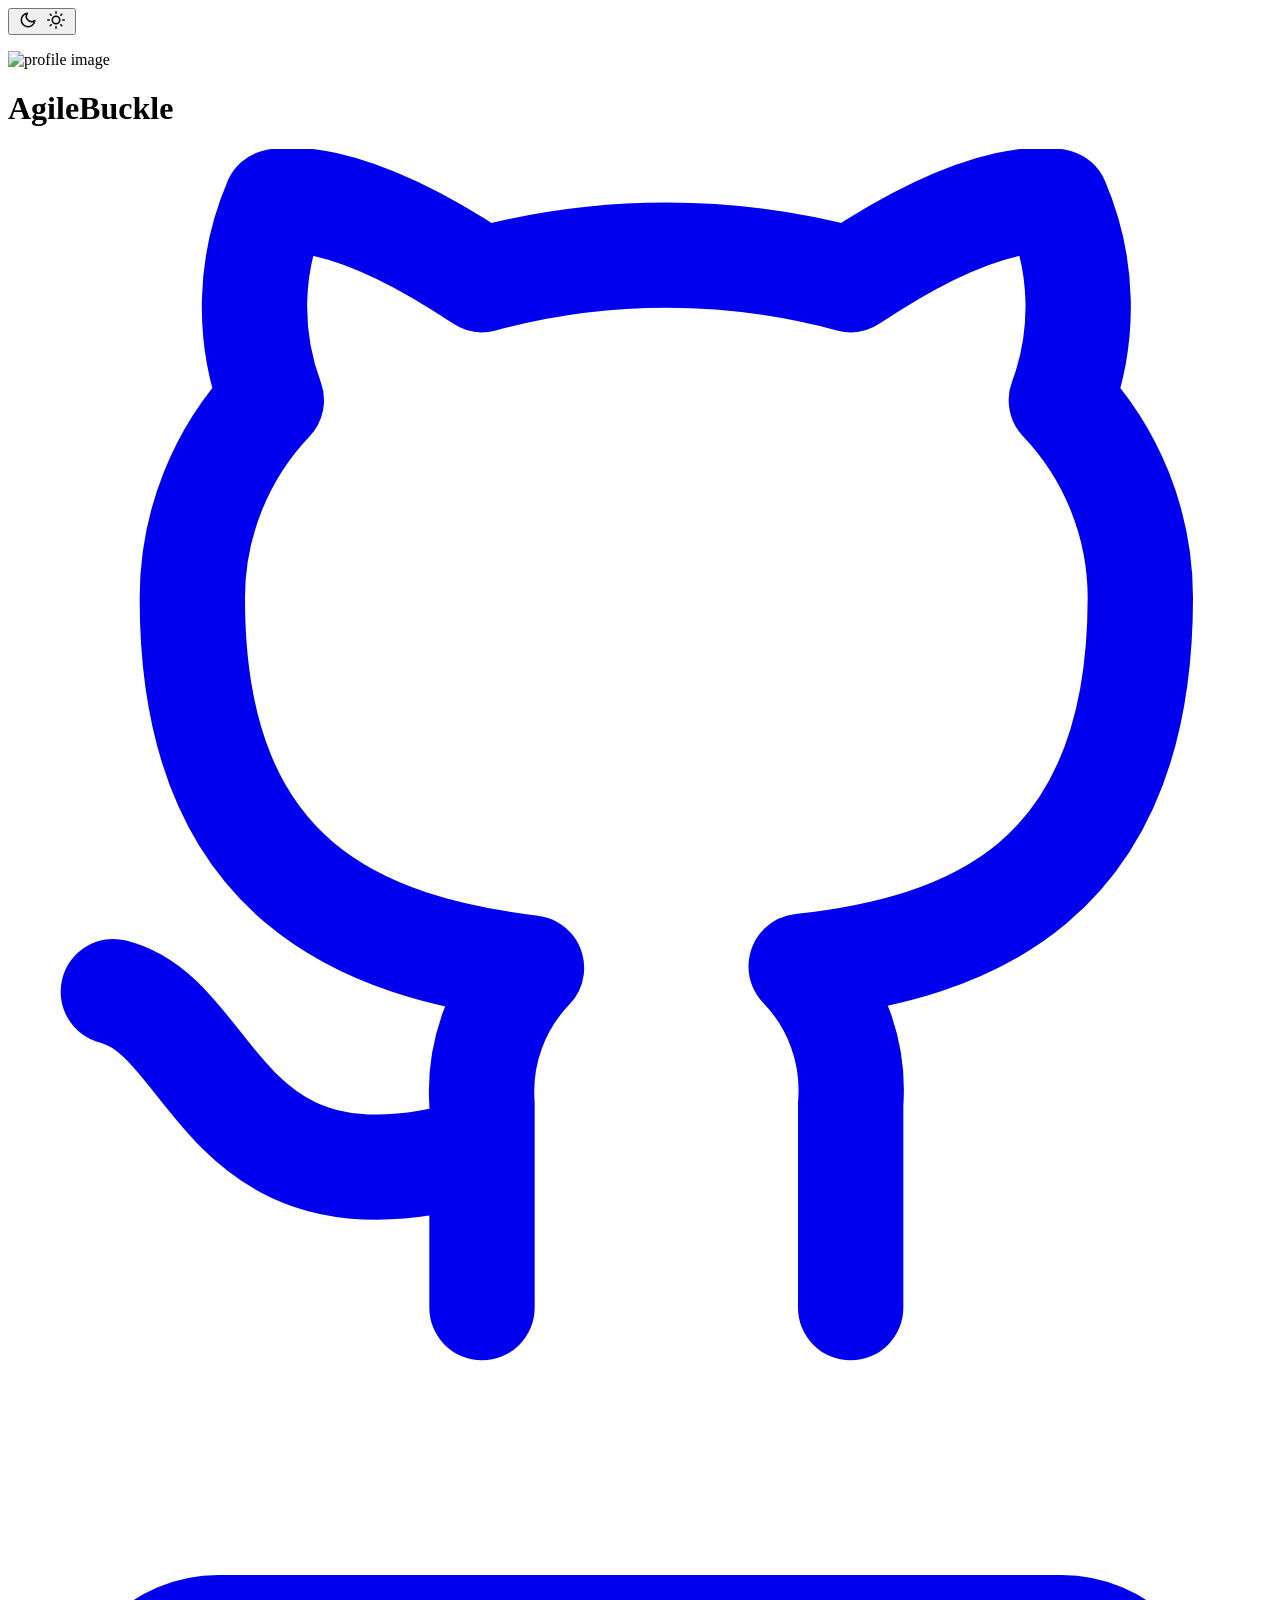
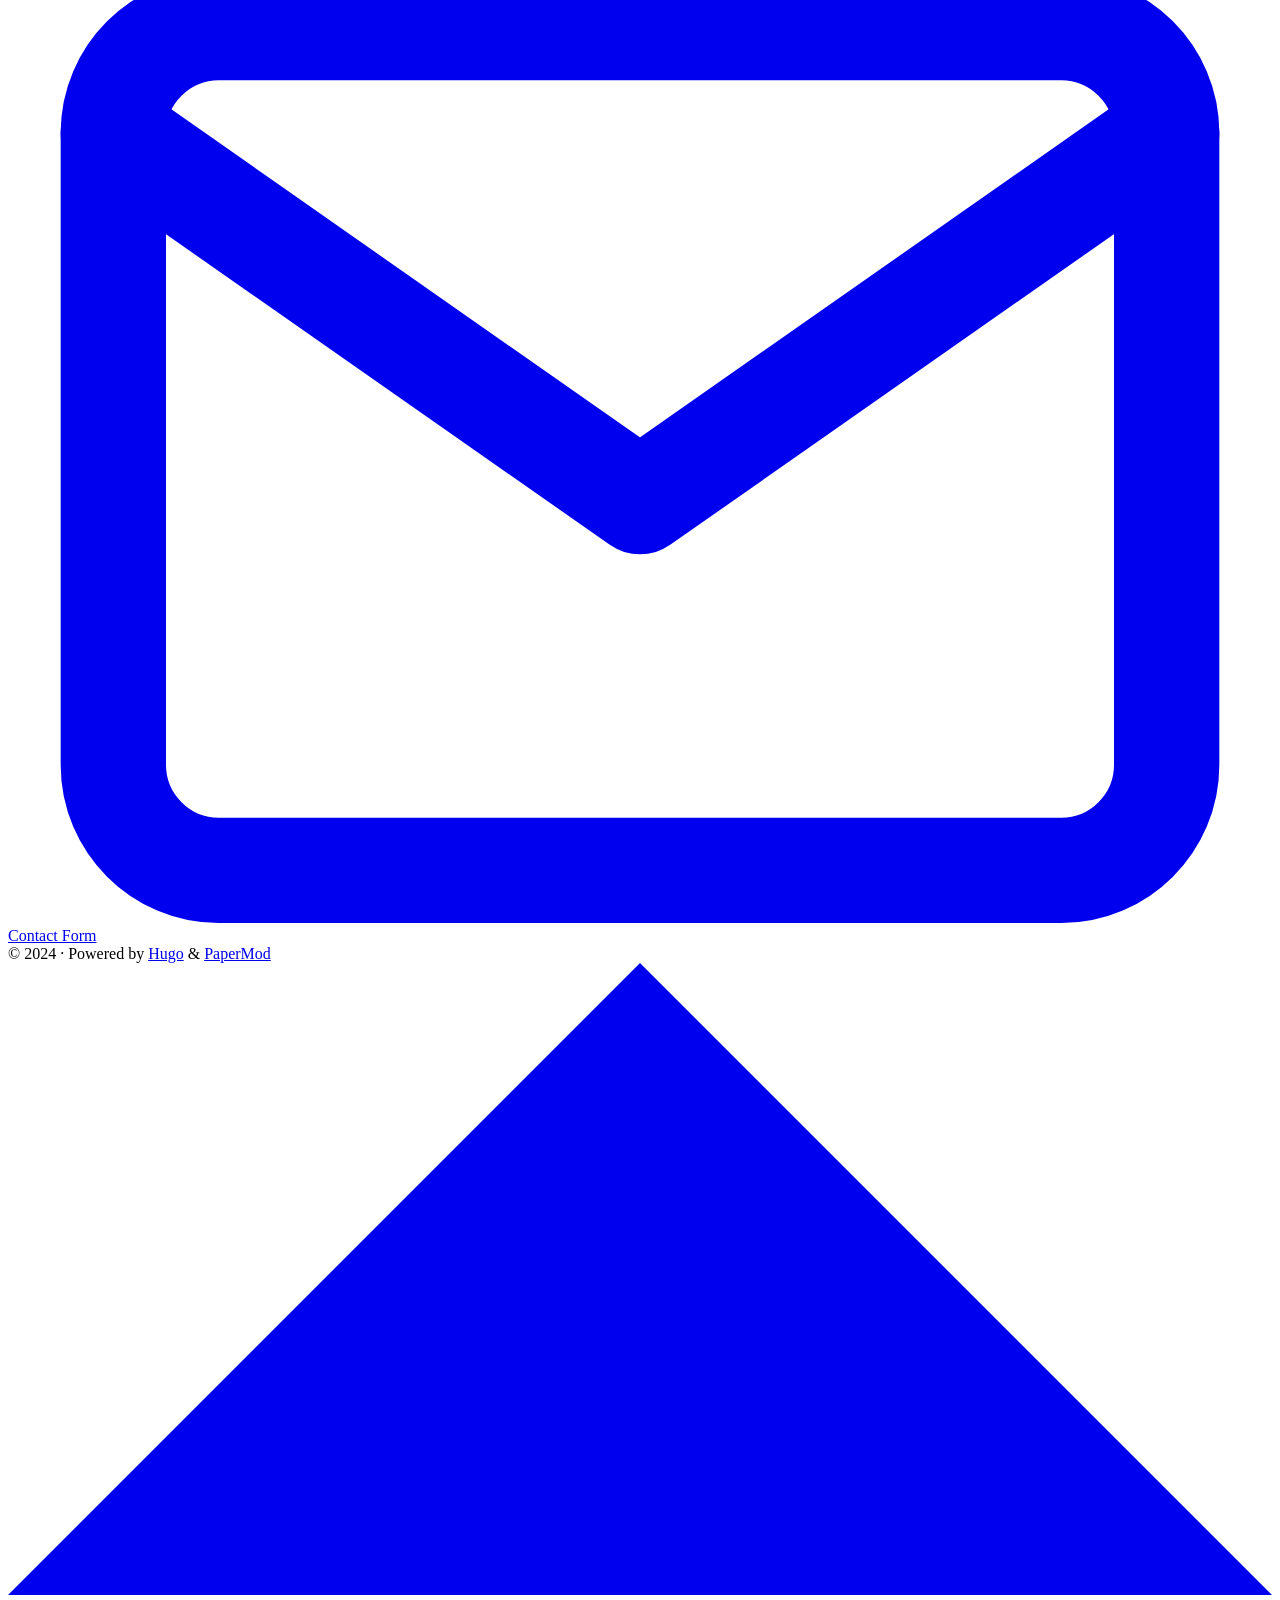
==== public/index.html @ a1cd4667 "moved form.md to static" ====
<!DOCTYPE html>
<html lang="en" dir="auto">

<head>
	<meta name="generator" content="Hugo 0.139.3"><script src="/livereload.js?mindelay=10&amp;v=2&amp;port=1313&amp;path=livereload" data-no-instant defer></script><meta charset="utf-8">
<meta http-equiv="X-UA-Compatible" content="IE=edge">
<meta name="viewport" content="width=device-width, initial-scale=1, shrink-to-fit=no">
<meta name="robots" content="noindex, nofollow">
<title></title>

<meta name="description" content="">
<meta name="author" content="">
<link rel="canonical" href="http://localhost:1313/">
<link crossorigin="anonymous" href="/assets/css/stylesheet.eb214bd942b79e0ed6bba2f887aa7f6ffb5d3a7c233dd2785b927cdfffb434ce.css" integrity="sha256-6yFL2UK3ng7Wu6L4h6p/b/tdOnwjPdJ4W5J83/&#43;0NM4=" rel="preload stylesheet" as="style">
<link rel="icon" href="http://localhost:1313/favicon.ico">
<link rel="icon" type="image/png" sizes="16x16" href="http://localhost:1313/favicon-16x16.png">
<link rel="icon" type="image/png" sizes="32x32" href="http://localhost:1313/favicon-32x32.png">
<link rel="apple-touch-icon" href="http://localhost:1313/apple-touch-icon.png">
<link rel="mask-icon" href="http://localhost:1313/safari-pinned-tab.svg">
<meta name="theme-color" content="#2e2e33">
<meta name="msapplication-TileColor" content="#2e2e33">
<link rel="alternate" type="application/rss+xml" href="http://localhost:1313/index.xml">
<link rel="alternate" hreflang="en" href="http://localhost:1313/">
<noscript>
    <style>
        #theme-toggle,
        .top-link {
            display: none;
        }

    </style>
    <style>
        @media (prefers-color-scheme: dark) {
            :root {
                --theme: rgb(29, 30, 32);
                --entry: rgb(46, 46, 51);
                --primary: rgb(218, 218, 219);
                --secondary: rgb(155, 156, 157);
                --tertiary: rgb(65, 66, 68);
                --content: rgb(196, 196, 197);
                --code-block-bg: rgb(46, 46, 51);
                --code-bg: rgb(55, 56, 62);
                --border: rgb(51, 51, 51);
            }

            .list {
                background: var(--theme);
            }

            .list:not(.dark)::-webkit-scrollbar-track {
                background: 0 0;
            }

            .list:not(.dark)::-webkit-scrollbar-thumb {
                border-color: var(--theme);
            }
        }

    </style>
</noscript>
</head>

<body class="list" id="top">
<script>
    if (localStorage.getItem("pref-theme") === "dark") {
        document.body.classList.add('dark');
    } else if (localStorage.getItem("pref-theme") === "light") {
        document.body.classList.remove('dark')
    } else if (window.matchMedia('(prefers-color-scheme: dark)').matches) {
        document.body.classList.add('dark');
    }

</script>

<header class="header">
    <nav class="nav">
        <div class="logo">
            <div class="logo-switches">
                <button id="theme-toggle" accesskey="t" title="(Alt + T)">
                    <svg id="moon" xmlns="http://www.w3.org/2000/svg" width="24" height="18" viewBox="0 0 24 24"
                        fill="none" stroke="currentColor" stroke-width="2" stroke-linecap="round"
                        stroke-linejoin="round">
                        <path d="M21 12.79A9 9 0 1 1 11.21 3 7 7 0 0 0 21 12.79z"></path>
                    </svg>
                    <svg id="sun" xmlns="http://www.w3.org/2000/svg" width="24" height="18" viewBox="0 0 24 24"
                        fill="none" stroke="currentColor" stroke-width="2" stroke-linecap="round"
                        stroke-linejoin="round">
                        <circle cx="12" cy="12" r="5"></circle>
                        <line x1="12" y1="1" x2="12" y2="3"></line>
                        <line x1="12" y1="21" x2="12" y2="23"></line>
                        <line x1="4.22" y1="4.22" x2="5.64" y2="5.64"></line>
                        <line x1="18.36" y1="18.36" x2="19.78" y2="19.78"></line>
                        <line x1="1" y1="12" x2="3" y2="12"></line>
                        <line x1="21" y1="12" x2="23" y2="12"></line>
                        <line x1="4.22" y1="19.78" x2="5.64" y2="18.36"></line>
                        <line x1="18.36" y1="5.64" x2="19.78" y2="4.22"></line>
                    </svg>
                </button>
            </div>
        </div>
        <ul id="menu">
        </ul>
    </nav>
</header>
<main class="main"><div class="profile">
    <div class="profile_inner">
        <img draggable="false" src="http://localhost:1313/largelogo.png" alt="profile image" title=""
            height="150" width="150" />
        <h1>AgileBuckle</h1>
        <span></span><div class="social-icons" >
    <a href="https://github.com/AgileBuckle" target="_blank" rel="noopener noreferrer me"
        title="Github">
        <svg xmlns="http://www.w3.org/2000/svg" viewBox="0 0 24 24" fill="none" stroke="currentColor" stroke-width="2"
    stroke-linecap="round" stroke-linejoin="round">
    <path
        d="M9 19c-5 1.5-5-2.5-7-3m14 6v-3.87a3.37 3.37 0 0 0-.94-2.61c3.14-.35 6.44-1.54 6.44-7A5.44 5.44 0 0 0 20 4.77 5.07 5.07 0 0 0 19.91 1S18.73.65 16 2.48a13.38 13.38 0 0 0-7 0C6.27.65 5.09 1 5.09 1A5.07 5.07 0 0 0 5 4.77a5.44 5.44 0 0 0-1.5 3.78c0 5.42 3.3 6.61 6.44 7A3.37 3.37 0 0 0 9 18.13V22">
    </path>
</svg>
    </a>
    <a href="mailto:contact@agilebuckle.com" target="_blank" rel="noopener noreferrer me"
        title="Email">
        <svg xmlns="http://www.w3.org/2000/svg" viewBox="0 0 24 21" fill="none" stroke="currentColor" stroke-width="2"
    stroke-linecap="round" stroke-linejoin="round">
    <path d="M4 4h16c1.1 0 2 .9 2 2v12c0 1.1-.9 2-2 2H4c-1.1 0-2-.9-2-2V6c0-1.1.9-2 2-2z"></path>
    <polyline points="22,6 12,13 2,6"></polyline>
</svg>
    </a>
</div>

        <div class="buttons">
            <a class="button" href="/form.md" rel="noopener" title="Contact Form">
                <span class="button-inner">
                    Contact Form
                </span>
            </a>
        </div>
    </div>
</div>

    </main>
    
<footer class="footer">
        <span>&copy; 2024 <a href="http://localhost:1313/"></a></span> · 

    <span>
        Powered by
        <a href="https://gohugo.io/" rel="noopener noreferrer" target="_blank">Hugo</a> &
        <a href="https://github.com/adityatelange/hugo-PaperMod/" rel="noopener" target="_blank">PaperMod</a>
    </span>
</footer>
<a href="#top" aria-label="go to top" title="Go to Top (Alt + G)" class="top-link" id="top-link" accesskey="g">
    <svg xmlns="http://www.w3.org/2000/svg" viewBox="0 0 12 6" fill="currentColor">
        <path d="M12 6H0l6-6z" />
    </svg>
</a>

<script>
    let menu = document.getElementById('menu')
    if (menu) {
        menu.scrollLeft = localStorage.getItem("menu-scroll-position");
        menu.onscroll = function () {
            localStorage.setItem("menu-scroll-position", menu.scrollLeft);
        }
    }

    document.querySelectorAll('a[href^="#"]').forEach(anchor => {
        anchor.addEventListener("click", function (e) {
            e.preventDefault();
            var id = this.getAttribute("href").substr(1);
            if (!window.matchMedia('(prefers-reduced-motion: reduce)').matches) {
                document.querySelector(`[id='${decodeURIComponent(id)}']`).scrollIntoView({
                    behavior: "smooth"
                });
            } else {
                document.querySelector(`[id='${decodeURIComponent(id)}']`).scrollIntoView();
            }
            if (id === "top") {
                history.replaceState(null, null, " ");
            } else {
                history.pushState(null, null, `#${id}`);
            }
        });
    });

</script>
<script>
    var mybutton = document.getElementById("top-link");
    window.onscroll = function () {
        if (document.body.scrollTop > 800 || document.documentElement.scrollTop > 800) {
            mybutton.style.visibility = "visible";
            mybutton.style.opacity = "1";
        } else {
            mybutton.style.visibility = "hidden";
            mybutton.style.opacity = "0";
        }
    };

</script>
<script>
    document.getElementById("theme-toggle").addEventListener("click", () => {
        if (document.body.className.includes("dark")) {
            document.body.classList.remove('dark');
            localStorage.setItem("pref-theme", 'light');
        } else {
            document.body.classList.add('dark');
            localStorage.setItem("pref-theme", 'dark');
        }
    })

</script>
</body>

</html>
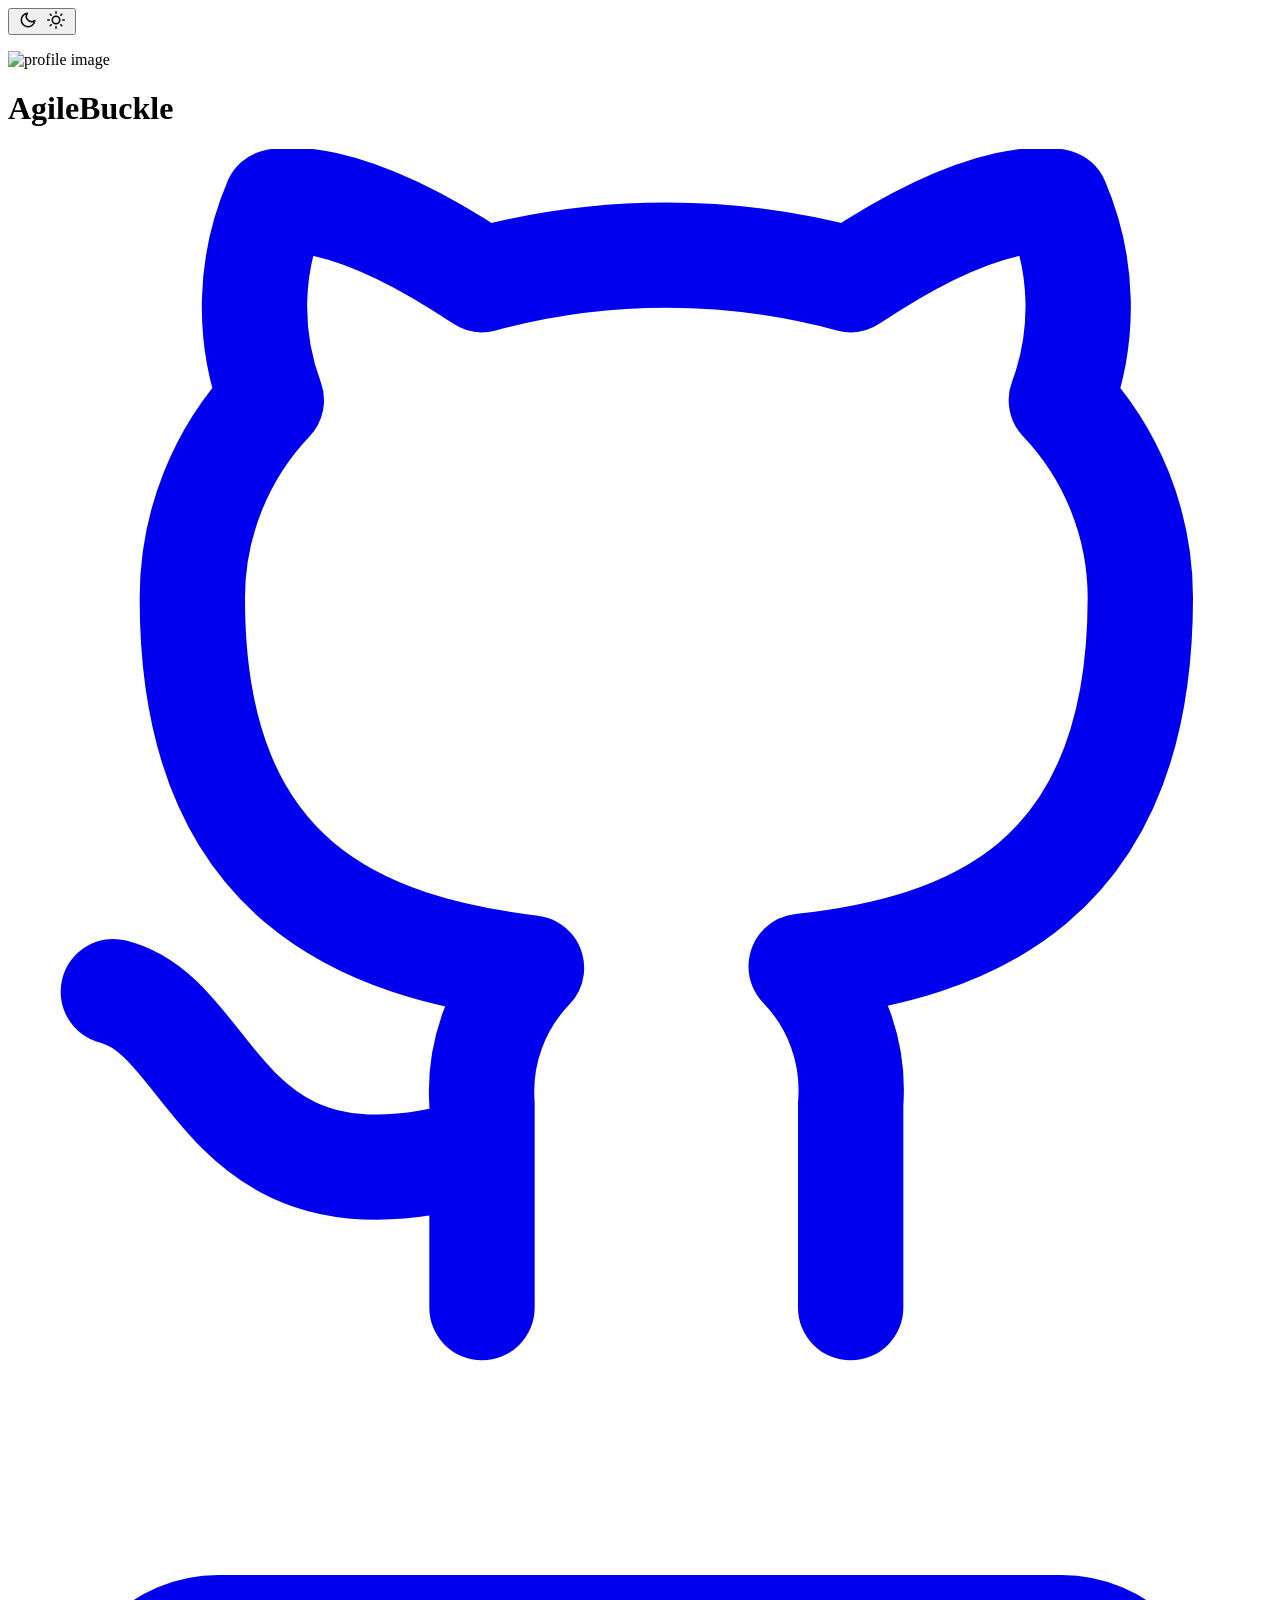
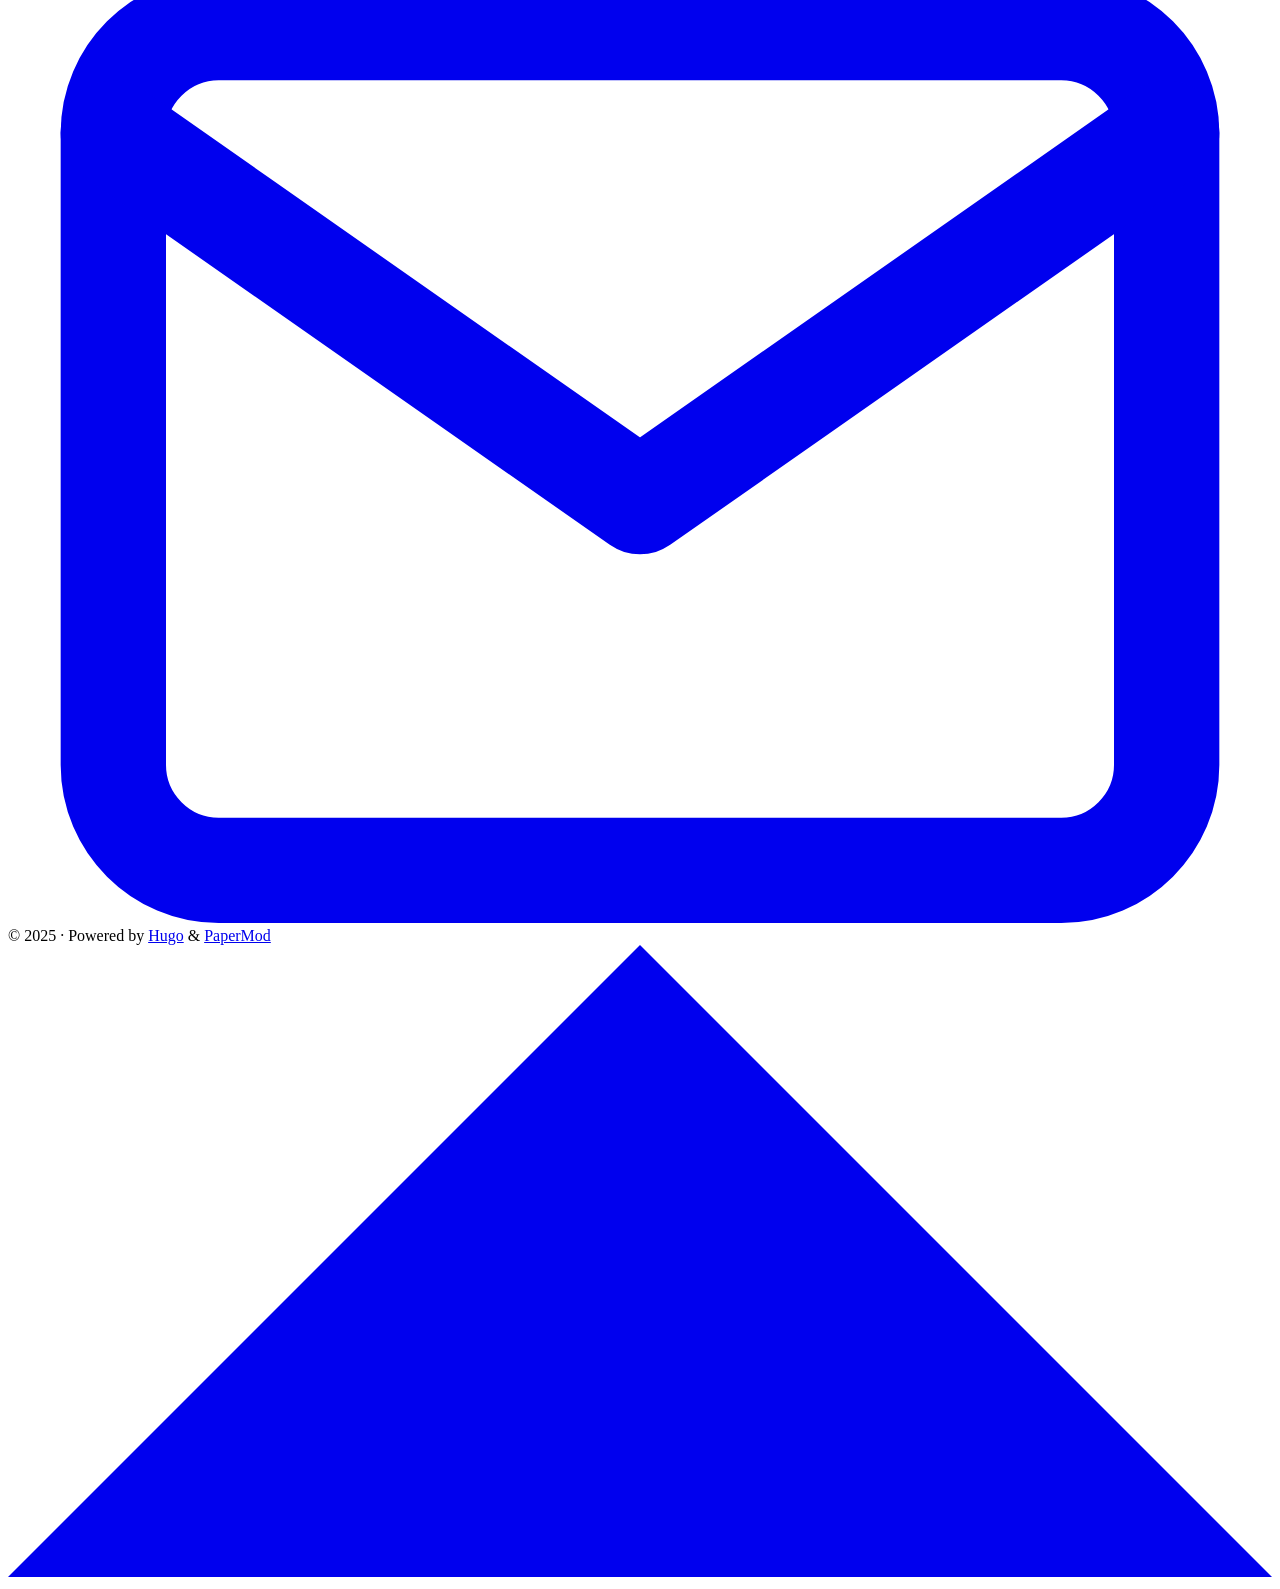
==== commit 93db1368: "added slide directory and did some updating" ====
--- a/public/index.html
+++ b/public/index.html
@@ -2,7 +2,7 @@
 <html lang="en" dir="auto">
 
 <head>
-	<meta name="generator" content="Hugo 0.139.3"><script src="/livereload.js?mindelay=10&amp;v=2&amp;port=1313&amp;path=livereload" data-no-instant defer></script><meta charset="utf-8">
+	<meta name="generator" content="Hugo 0.143.1"><script src="/livereload.js?mindelay=10&amp;v=2&amp;port=1313&amp;path=livereload" data-no-instant defer></script><meta charset="utf-8">
 <meta http-equiv="X-UA-Compatible" content="IE=edge">
 <meta name="viewport" content="width=device-width, initial-scale=1, shrink-to-fit=no">
 <meta name="robots" content="noindex, nofollow">
@@ -11,7 +11,7 @@
 <meta name="description" content="">
 <meta name="author" content="">
 <link rel="canonical" href="http://localhost:1313/">
-<link crossorigin="anonymous" href="/assets/css/stylesheet.eb214bd942b79e0ed6bba2f887aa7f6ffb5d3a7c233dd2785b927cdfffb434ce.css" integrity="sha256-6yFL2UK3ng7Wu6L4h6p/b/tdOnwjPdJ4W5J83/&#43;0NM4=" rel="preload stylesheet" as="style">
+<link crossorigin="anonymous" href="/assets/css/stylesheet.45e028aa8ce0961349adf411b013ee39406be2c0bc80d4ea3fc04555f7f4611a.css" integrity="sha256-ReAoqozglhNJrfQRsBPuOUBr4sC8gNTqP8BFVff0YRo=" rel="preload stylesheet" as="style">
 <link rel="icon" href="http://localhost:1313/favicon.ico">
 <link rel="icon" type="image/png" sizes="16x16" href="http://localhost:1313/favicon-16x16.png">
 <link rel="icon" type="image/png" sizes="32x32" href="http://localhost:1313/favicon-32x32.png">
@@ -104,7 +104,7 @@
 </header>
 <main class="main"><div class="profile">
     <div class="profile_inner">
-        <img draggable="false" src="http://localhost:1313/largelogo.png" alt="profile image" title=""
+        <img draggable="false" src="http://localhost:1313/agilesanslogo.png" alt="profile image" title=""
             height="150" width="150" />
         <h1>AgileBuckle</h1>
         <span></span><div class="social-icons" >
@@ -127,20 +127,13 @@
     </a>
 </div>
 
-        <div class="buttons">
-            <a class="button" href="/form.md" rel="noopener" title="Contact Form">
-                <span class="button-inner">
-                    Contact Form
-                </span>
-            </a>
-        </div>
     </div>
 </div>
 
     </main>
     
 <footer class="footer">
-        <span>&copy; 2024 <a href="http://localhost:1313/"></a></span> · 
+        <span>&copy; 2025 <a href="http://localhost:1313/"></a></span> · 
 
     <span>
         Powered by
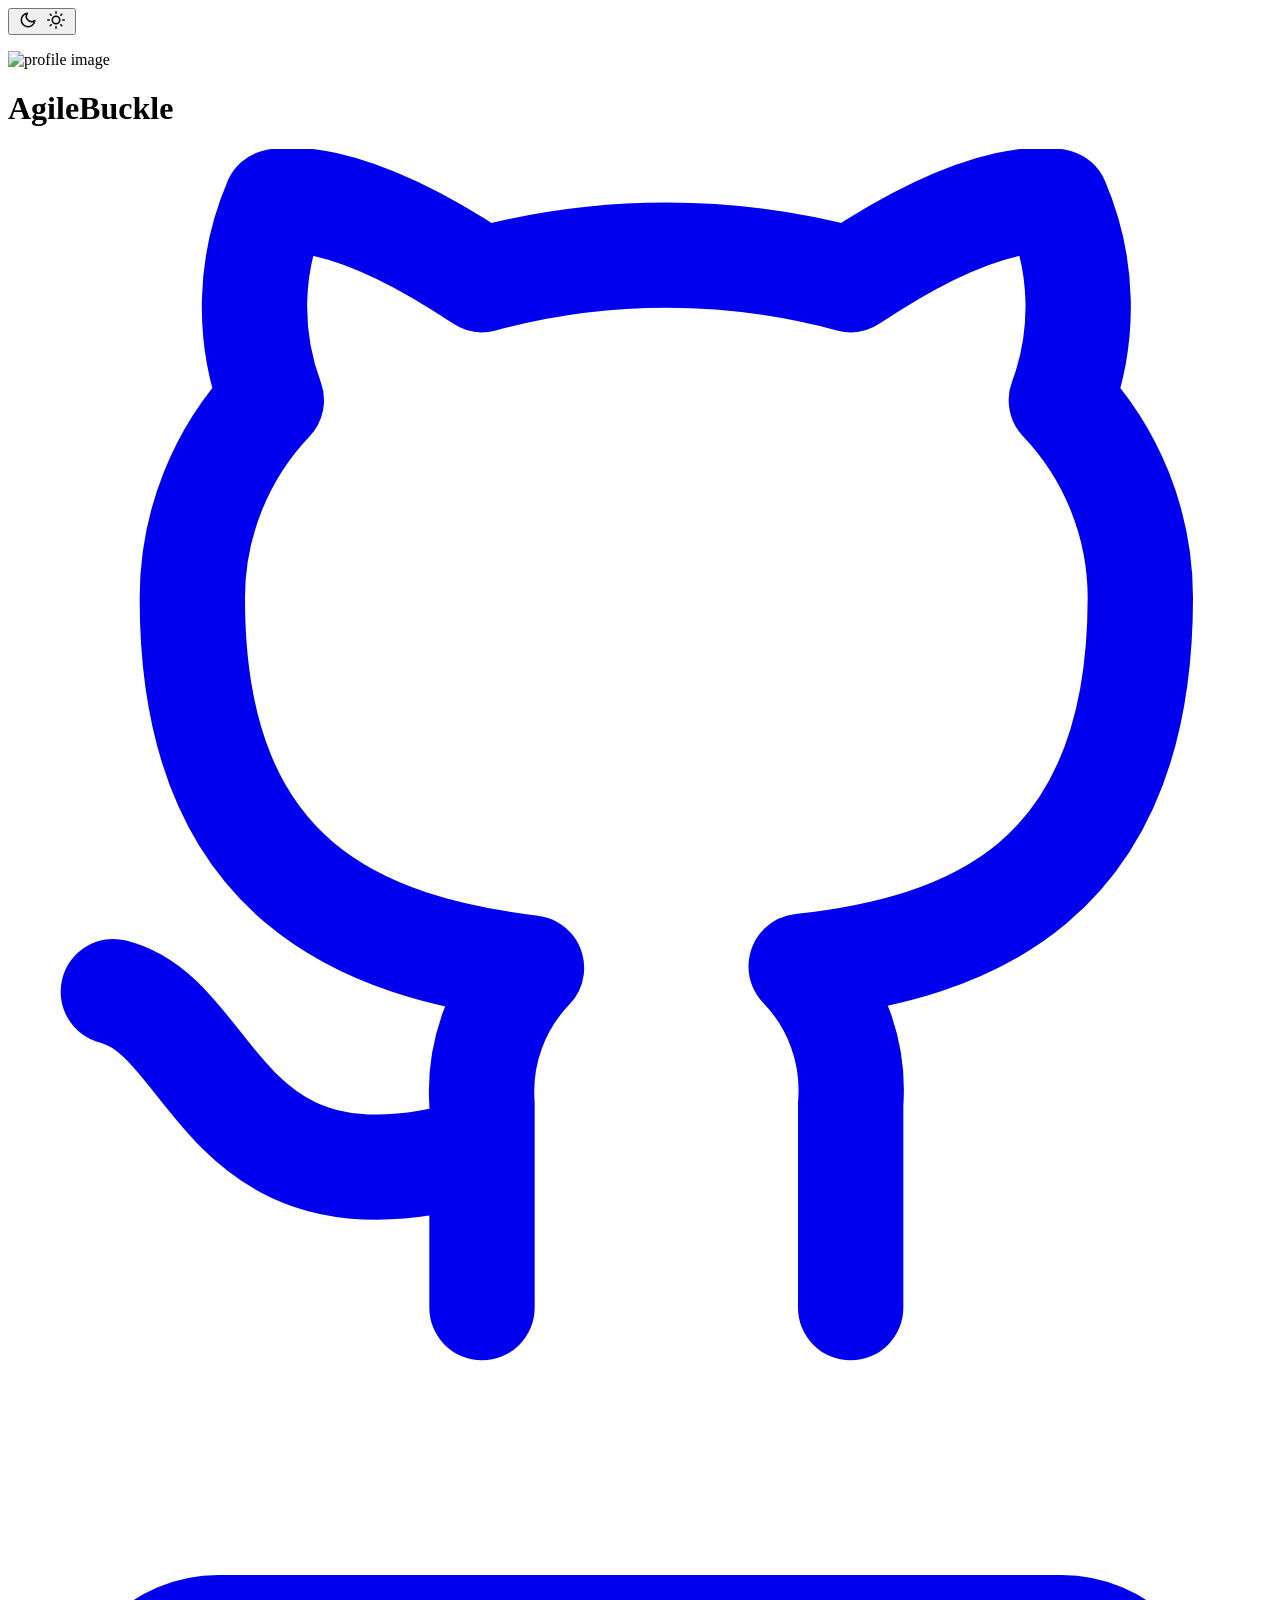
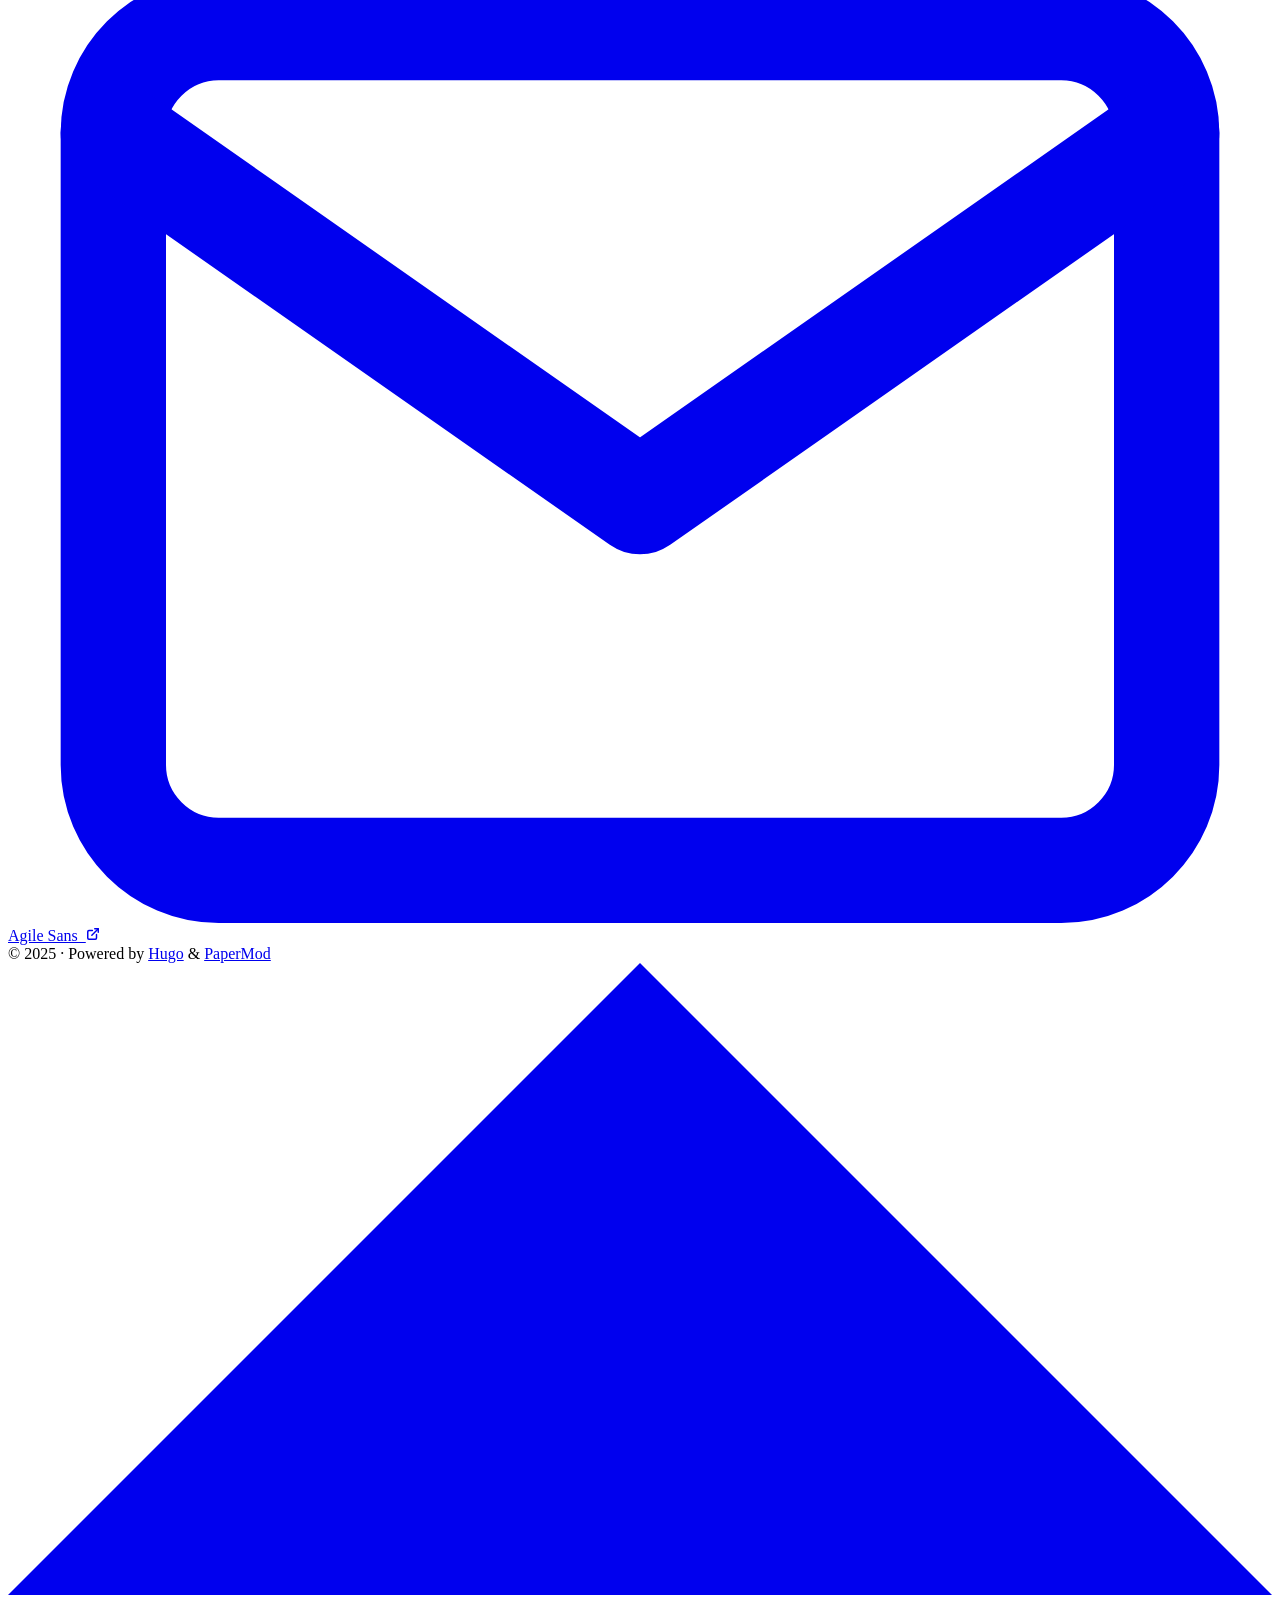
==== commit 8101f495: "added agile sans font link" ====
--- a/public/index.html
+++ b/public/index.html
@@ -127,6 +127,19 @@
     </a>
 </div>
 
+        <div class="buttons">
+            <a class="button" href="https://github.com/AgileBuckle/agile-sans" rel="noopener" title="Agile Sans">
+                <span class="button-inner">
+                    Agile Sans&nbsp;
+                    <svg fill="none" shape-rendering="geometricPrecision" stroke="currentColor" stroke-linecap="round"
+                        stroke-linejoin="round" stroke-width="2.5" viewBox="0 0 24 24" height="14" width="14">
+                        <path d="M18 13v6a2 2 0 01-2 2H5a2 2 0 01-2-2V8a2 2 0 012-2h6"></path>
+                        <path d="M15 3h6v6"></path>
+                        <path d="M10 14L21 3"></path>
+                    </svg>
+                </span>
+            </a>
+        </div>
     </div>
 </div>
 
